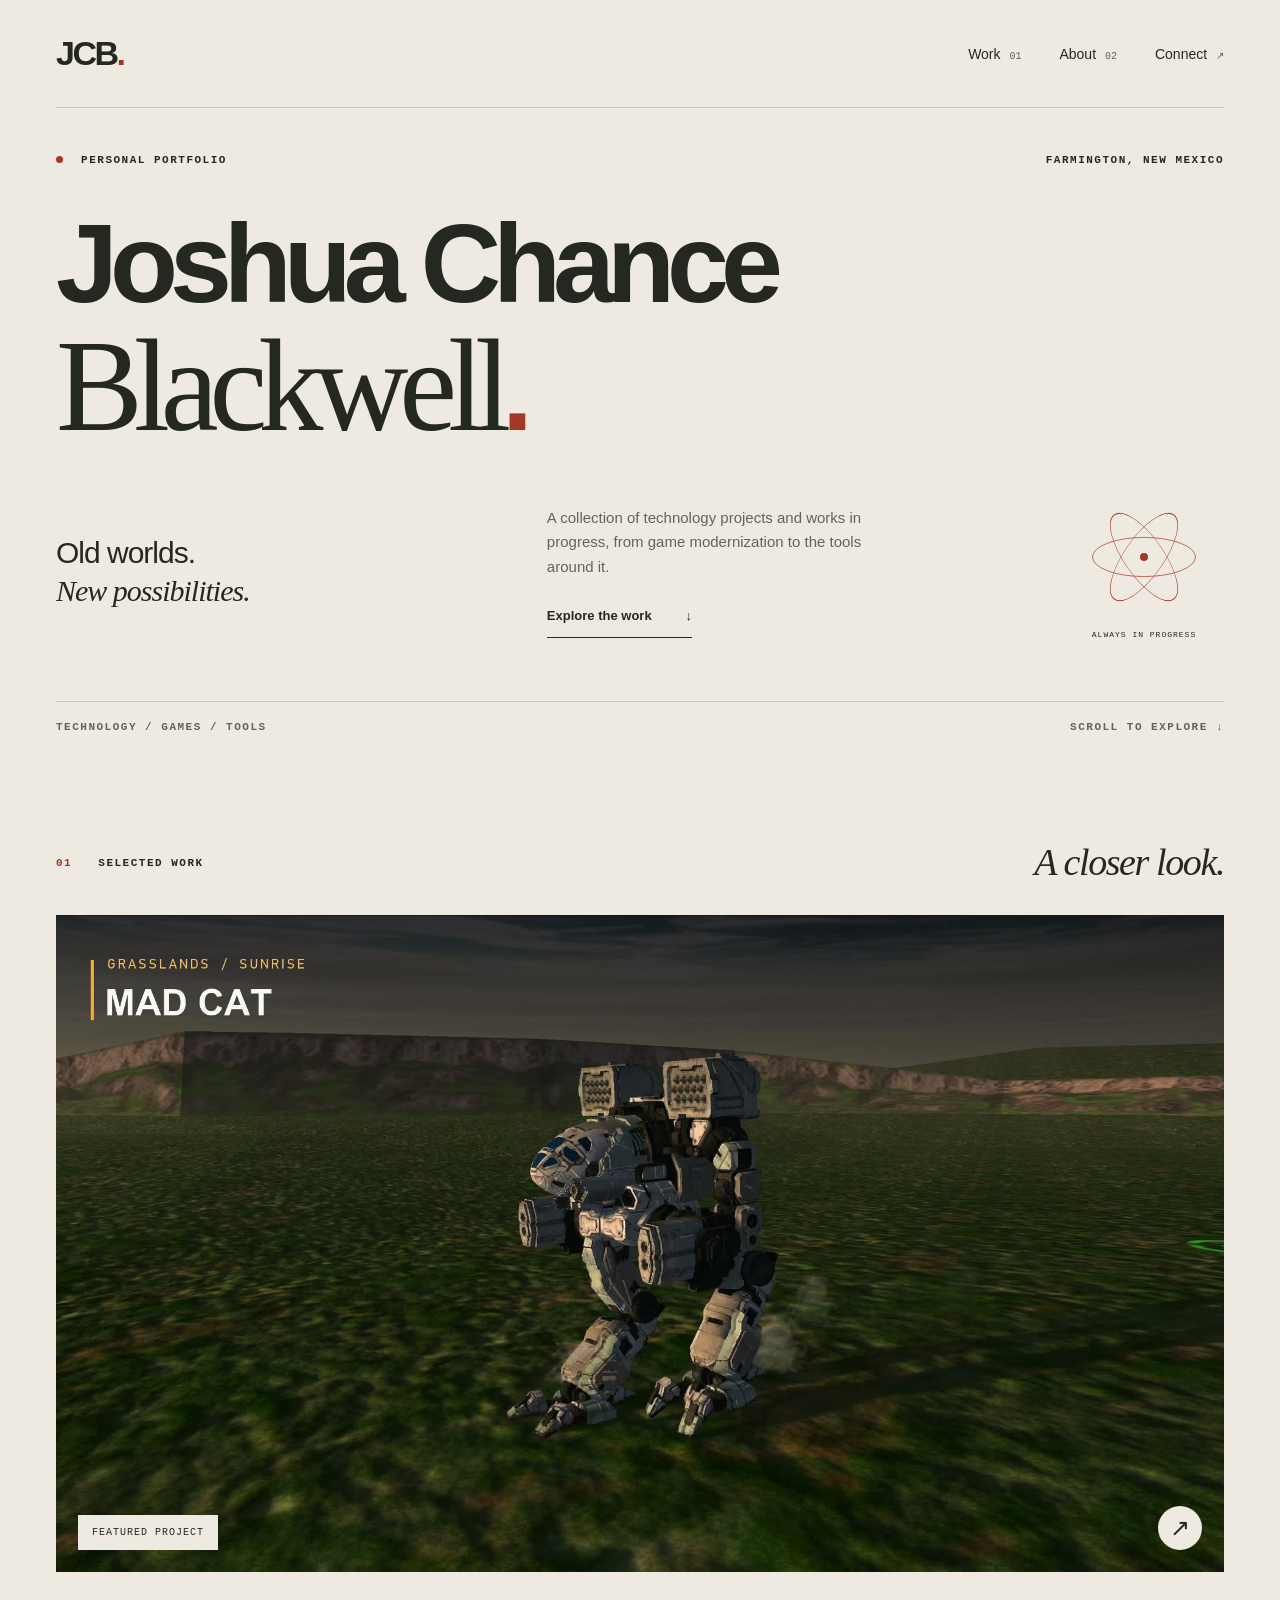
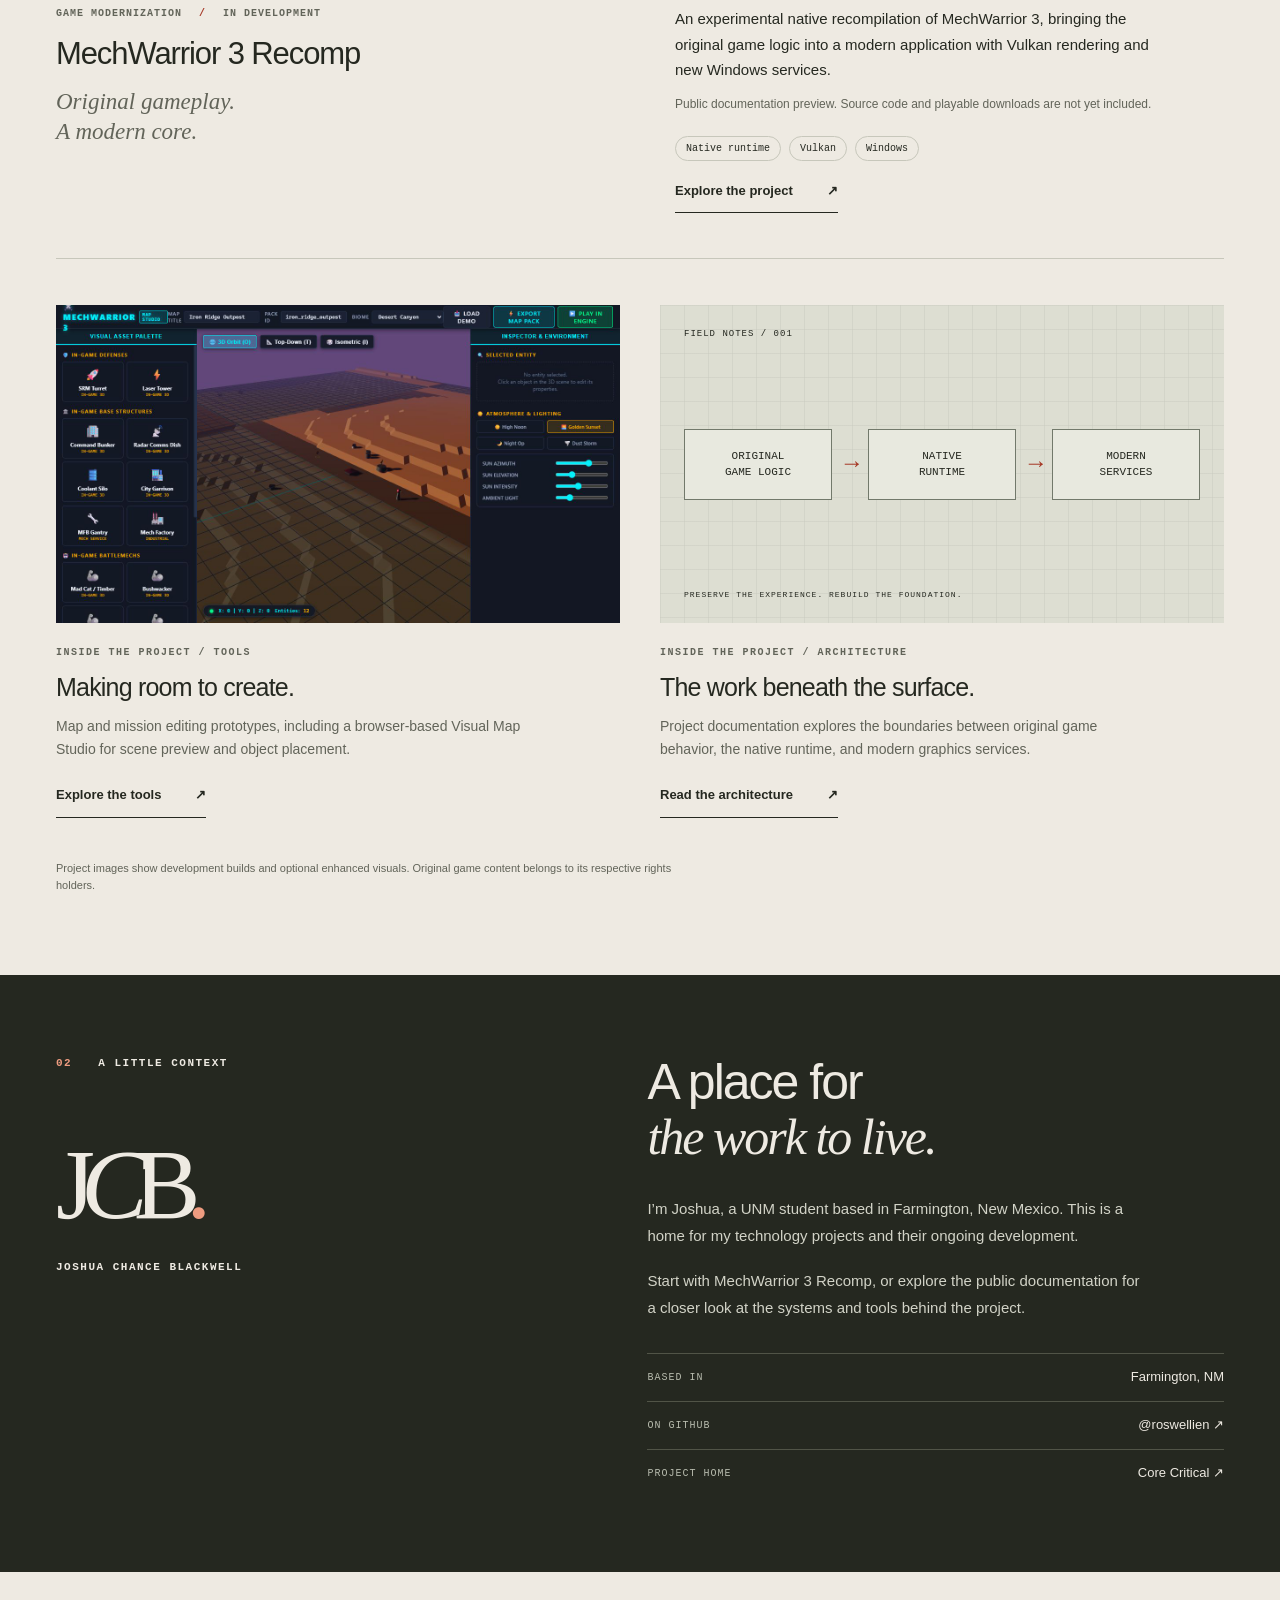
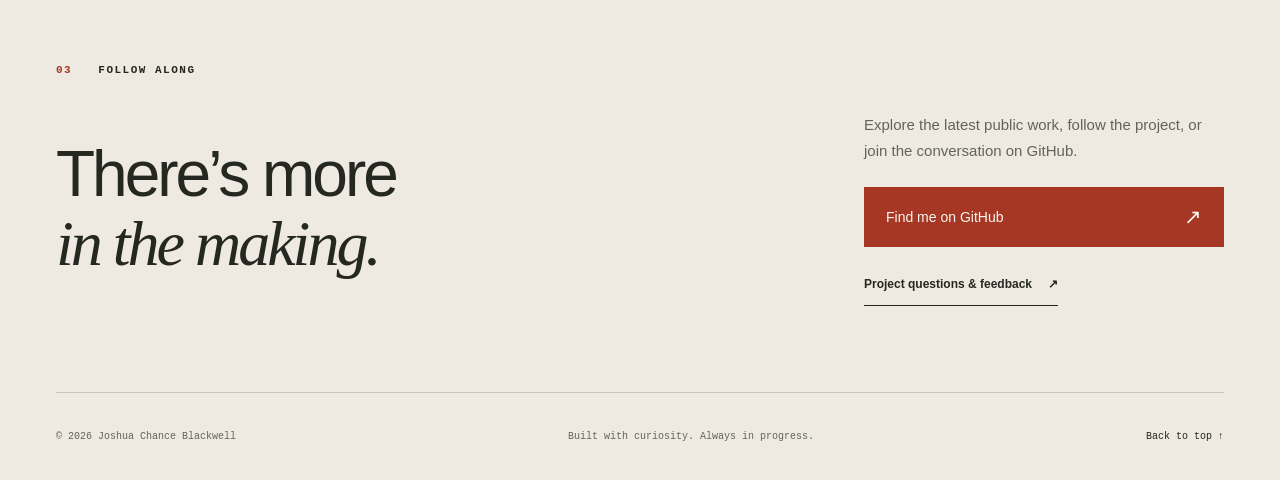
==== index.html @ d803e2bf "Build responsive personal portfolio for GitHub Pages" ====
<!doctype html>
<html lang="en">
<head>
  <meta charset="utf-8">
  <meta name="viewport" content="width=device-width, initial-scale=1">
  <meta name="description" content="Joshua Chance Blackwell — a personal portfolio of technology projects, game modernization, and works in progress.">
  <meta name="theme-color" content="#eeeae2">
  <meta property="og:title" content="Joshua Chance Blackwell — Portfolio">
  <meta property="og:description" content="Technology, game modernization, and the work behind it.">
  <meta property="og:type" content="website">
  <meta property="og:url" content="https://joshuablackwell.me/">
  <link rel="canonical" href="https://joshuablackwell.me/">
  <title>Joshua Chance Blackwell — Portfolio</title>
  <link rel="icon" href="assets/favicon.svg" type="image/svg+xml">
  <link rel="stylesheet" href="styles.css">
</head>
<body id="top">
  <a class="skip-link" href="#main">Skip to content</a>
  <header class="site-header wrap">
    <a class="wordmark" href="#top" aria-label="Joshua Chance Blackwell, back to top">JCB<span class="wordmark-dot">.</span></a>
    <nav aria-label="Main navigation">
      <a href="#work">Work <span>01</span></a>
      <a href="#about">About <span>02</span></a>
      <a href="#connect">Connect <span aria-hidden="true">↗</span></a>
    </nav>
  </header>

  <main id="main">
    <section class="hero wrap" aria-labelledby="hero-title">
      <div class="hero-top"><p class="eyebrow"><span class="status-dot" aria-hidden="true"></span> Personal portfolio</p><p class="eyebrow hero-location">Farmington, New Mexico</p></div>
      <h1 id="hero-title">Joshua Chance<br><span>Blackwell</span><span class="name-period">.</span></h1>
      <div class="hero-bottom">
        <p class="hero-intro">Old worlds.<br><em>New possibilities.</em></p>
        <div class="hero-summary"><p>A collection of technology projects and works in progress, from game modernization to the tools around it.</p><a class="text-link" href="#work">Explore the work <span aria-hidden="true">↓</span></a></div>
        <div class="orbit-mark" aria-hidden="true"><span class="orbit orbit-one"></span><span class="orbit orbit-two"></span><span class="orbit orbit-three"></span><span class="orbit-center"></span><span class="orbit-label">ALWAYS IN PROGRESS</span></div>
      </div>
      <div class="hero-rule"><span class="eyebrow">Technology / Games / Tools</span><span class="eyebrow">Scroll to explore ↓</span></div>
    </section>

    <section class="work-section wrap" id="work" aria-labelledby="work-title">
      <div class="section-heading"><p class="eyebrow"><span class="section-number">01</span> Selected work</p><h2 id="work-title">A closer look.</h2></div>
      <article class="featured-project">
        <a class="project-image" href="https://github.com/roswellien/MW3Recomp" aria-label="Explore MechWarrior 3 Recomp on GitHub"><img src="assets/mw3-grasslands.jpg" alt="Mad Cat mech in a grassland environment from the MechWarrior 3 Recomp development build" width="1920" height="1080" fetchpriority="high"><span class="image-badge">Featured project</span><span class="image-arrow" aria-hidden="true">↗</span></a>
        <div class="project-body"><div><p class="eyebrow project-category">Game modernization <span>/</span> In development</p><h3>MechWarrior 3 Recomp</h3><p class="project-deck">Original gameplay.<br>A modern core.</p></div><div class="project-description"><p>An experimental native recompilation of MechWarrior 3, bringing the original game logic into a modern application with Vulkan rendering and new Windows services.</p><p class="small-note">Public documentation preview. Source code and playable downloads are not yet included.</p><div class="tags" aria-label="Project technologies"><span>Native runtime</span><span>Vulkan</span><span>Windows</span></div><a class="text-link" href="https://github.com/roswellien/MW3Recomp">Explore the project <span aria-hidden="true">↗</span></a></div></div>
      </article>

      <div class="work-details">
        <article class="detail-project">
          <a class="studio-image" href="https://github.com/roswellien/MW3Recomp#mod-tools" aria-label="Read about the MechWarrior 3 Mod Tools"><img src="assets/mod-tools-studio.jpg" alt="Visual Map Studio prototype with a 3D scene, asset palette, and environment inspector" width="1280" height="720" loading="lazy"></a>
          <p class="eyebrow">Inside the project / Tools</p><h3>Making room to create.</h3><p>Map and mission editing prototypes, including a browser-based Visual Map Studio for scene preview and object placement.</p><a class="text-link" href="https://github.com/roswellien/MW3Recomp#mod-tools">Explore the tools <span aria-hidden="true">↗</span></a>
        </article>
        <article class="detail-project notebook">
          <div class="notebook-art" aria-hidden="true"><span class="notebook-index">FIELD NOTES / 001</span><div class="diagram"><span>ORIGINAL<br>GAME LOGIC</span><i>↓</i><span>NATIVE<br>RUNTIME</span><i>↓</i><span>MODERN<br>SERVICES</span></div><span class="notebook-footer">PRESERVE THE EXPERIENCE. REBUILD THE FOUNDATION.</span></div>
          <p class="eyebrow">Inside the project / Architecture</p><h3>The work beneath the surface.</h3><p>Project documentation explores the boundaries between original game behavior, the native runtime, and modern graphics services.</p><a class="text-link" href="https://github.com/roswellien/MW3Recomp/blob/main/docs/architecture.md">Read the architecture <span aria-hidden="true">↗</span></a>
        </article>
      </div>
      <p class="media-note">Project images show development builds and optional enhanced visuals. Original game content belongs to its respective rights holders.</p>
    </section>

    <section class="about-section" id="about" aria-labelledby="about-title"><div class="wrap about-grid">
      <div><p class="eyebrow"><span class="section-number">02</span> A little context</p><div class="monogram" aria-hidden="true">J<span>C</span>B<span class="monogram-dot">.</span></div><p class="eyebrow">Joshua Chance Blackwell</p></div>
      <div class="about-copy"><h2 id="about-title">A place for<br><em>the work to live.</em></h2><p>I’m Joshua, a UNM student based in Farmington, New Mexico. This is a home for my technology projects and their ongoing development.</p><p>Start with MechWarrior 3 Recomp, or explore the public documentation for a closer look at the systems and tools behind the project.</p>
        <!-- EDITABLE BIO: Add an approved professional summary, experience, education details, or a resume link here.  -->
        <dl class="about-facts"><div><dt>Based in</dt><dd>Farmington, NM</dd></div><div><dt>On GitHub</dt><dd><a href="https://github.com/roswellien">@roswellien <span aria-hidden="true">↗</span></a></dd></div><div><dt>Project home</dt><dd><a href="https://corecritical.dev/">Core Critical <span aria-hidden="true">↗</span></a></dd></div></dl>
      </div>
    </div></section>

    <section class="connect-section wrap" id="connect" aria-labelledby="connect-title"><p class="eyebrow"><span class="section-number">03</span> Follow along</p><div class="connect-grid"><h2 id="connect-title">There’s more<br><em>in the making.</em></h2><div><p>Explore the latest public work, follow the project, or join the conversation on GitHub.</p><a class="button" href="https://github.com/roswellien">Find me on GitHub <span aria-hidden="true">↗</span></a><a class="text-link secondary-contact" href="https://github.com/roswellien/MW3Recomp/issues">Project questions &amp; feedback <span aria-hidden="true">↗</span></a><!-- EDITABLE CONTACT: Add a user-approved public email or professional profile here. --></div></div></section>
  </main>

  <footer class="site-footer wrap"><p>© 2026 Joshua Chance Blackwell</p><p class="footer-note">Built with curiosity. Always in progress.</p><a href="#top">Back to top <span aria-hidden="true">↑</span></a></footer>
</body>
</html>
---- styles.css ----
@charset "UTF-8";
:root{--paper:#eeeae2;--ink:#252820;--muted:#626459;--line:#c7c7bb;--accent:#a53724;--white:#f8f6f0;--serif:Georgia,'Times New Roman',serif;--sans:Arial,Helvetica,sans-serif;--mono:'Courier New',monospace}
*{box-sizing:border-box}html{scroll-behavior:smooth;scroll-padding-top:28px}body{margin:0;background:var(--paper);color:var(--ink);font-family:var(--sans);-webkit-font-smoothing:antialiased}a{color:inherit;text-decoration:none}img{display:block;max-width:100%;height:auto}p{margin:0}h1,h2,h3{margin:0;font-weight:500}a:focus-visible{outline:3px solid var(--accent);outline-offset:6px}a:hover{color:var(--accent)}::selection{background:var(--accent);color:var(--white)}.wrap{width:min(1280px,calc(100% - 112px));margin-inline:auto}.skip-link{position:absolute;top:-100px;left:24px;padding:16px;background:var(--ink);color:var(--white);z-index:10}.skip-link:focus{top:16px}.site-header{display:flex;align-items:center;justify-content:space-between;min-height:108px;border-bottom:1px solid var(--line)}.wordmark{font-size:34px;font-weight:800;letter-spacing:-2.5px}.wordmark-dot{color:var(--accent)}nav{display:flex;gap:38px}nav a{font-size:14px;padding:14px 0}nav span{font:10px var(--mono);margin-left:5px;color:var(--muted)}.eyebrow{font:11px/1.5 var(--mono);font-weight:600;letter-spacing:1.5px;text-transform:uppercase}.hero{padding-top:44px}.hero-top{display:flex;justify-content:space-between;align-items:center}.status-dot{display:inline-block;width:7px;height:7px;border-radius:50%;background:var(--accent);margin-right:10px}.hero h1{font-size:clamp(64px,8.7vw,126px);line-height:1.02;letter-spacing:-.072em;margin:38px 0 44px;font-weight:600}.hero h1>span:first-of-type{font-family:var(--serif);font-weight:400;letter-spacing:-.07em;font-size:1.17em}.name-period{color:var(--accent)}.hero-bottom{display:grid;grid-template-columns:1.1fr 1fr .58fr;gap:64px;align-items:center;padding-bottom:54px}.hero-intro{font-size:30px;line-height:1.25;letter-spacing:-1px}.hero-intro em{font-family:var(--serif);font-weight:400}.hero-summary p{font-size:15px;line-height:1.65;max-width:350px;color:var(--muted)}.text-link{display:inline-flex;gap:34px;align-items:center;font-size:13px;line-height:1.5;font-weight:600;padding:12px 0;border-bottom:1px solid var(--ink);transition:color .2s,border-color .2s}.text-link:hover{border-color:var(--accent)}.hero-summary .text-link{margin-top:14px}.orbit-mark{height:150px;position:relative;width:160px;justify-self:end}.orbit{position:absolute;width:104px;height:104px;border:1px solid var(--accent);border-radius:50%;top:8px;left:28px}.orbit-one{transform:rotate(35deg) scaleX(.38)}.orbit-two{transform:rotate(-35deg) scaleX(.38)}.orbit-three{transform:rotate(90deg) scaleX(.38)}.orbit-center{position:absolute;width:8px;height:8px;border-radius:50%;background:var(--accent);top:56px;left:76px}.orbit-label{position:absolute;bottom:8px;left:0;width:100%;text-align:center;font:8px var(--mono);letter-spacing:1px}.hero-rule{display:flex;justify-content:space-between;border-top:1px solid var(--line);padding:17px 0;color:var(--muted)}.work-section{padding-top:89px;padding-bottom:80px}.section-heading{display:flex;justify-content:space-between;align-items:center;margin-bottom:30px}.section-number{color:var(--accent);margin-right:18px}.section-heading h2{font:italic 38px/1.15 var(--serif);letter-spacing:-1.4px}.project-image{display:block;position:relative;background:#252820;overflow:hidden}.project-image img{width:100%;aspect-ratio:16/9;object-fit:cover;transition:transform .5s}.project-image:hover img{transform:scale(1.018)}.image-badge{position:absolute;left:22px;bottom:22px;background:var(--paper);color:var(--ink);font:10px var(--mono);letter-spacing:1px;text-transform:uppercase;padding:12px 14px}.image-arrow{position:absolute;bottom:22px;right:22px;width:44px;height:44px;display:grid;place-items:center;background:var(--paper);color:var(--ink);border-radius:50%;font-size:24px}.project-body{display:grid;grid-template-columns:1fr 1fr;gap:70px;padding:34px 0 45px;border-bottom:1px solid var(--line)}.project-category{color:var(--muted);font-size:10px;letter-spacing:1px}.project-category span{margin:0 10px;color:var(--accent)}.project-body h3{font-size:31px;letter-spacing:-1.1px;margin:15px 0}.project-deck{font:italic 23px/1.3 var(--serif);color:var(--muted)}.project-description>p{font-size:15px;line-height:1.7;max-width:500px}.project-description .small-note{font-size:12px;color:var(--muted);margin-top:12px;line-height:1.6}.tags{display:flex;flex-wrap:wrap;gap:8px;margin:22px 0 8px}.tags span{border:1px solid var(--line);border-radius:30px;padding:6px 10px;font:10px var(--mono)}.work-details{display:grid;grid-template-columns:1fr 1fr;gap:40px;margin-top:46px}.studio-image{display:block;overflow:hidden;background:#24262a}.studio-image img{aspect-ratio:16/9;width:100%;object-fit:cover;transition:transform .5s}.studio-image:hover img{transform:scale(1.025)}.detail-project{min-width:0}.detail-project>.eyebrow{margin-top:22px;color:var(--muted);font-size:10px}.detail-project h3{font-size:25px;letter-spacing:-.8px;margin:13px 0}.detail-project>p:not(.eyebrow){font-size:14px;line-height:1.7;color:var(--muted);max-width:470px}.detail-project .text-link{margin-top:11px}.notebook-art{background:#ddded2;aspect-ratio:16/9;position:relative;display:flex;flex-direction:column;justify-content:space-between;padding:24px;background-image:linear-gradient(#c8cbbf77 1px,transparent 1px),linear-gradient(90deg,#c8cbbf77 1px,transparent 1px);background-size:24px 24px}.notebook-index,.notebook-footer{font:9px var(--mono);letter-spacing:1px}.notebook-footer{font-size:8px}.diagram{display:flex;justify-content:space-between;align-items:center;gap:12px}.diagram span{font:11px/1.5 var(--mono);border:1px solid #72796b;padding:18px 12px;background:#e8e9df;text-align:center;flex:1}.diagram i{transform:rotate(-90deg);font-style:normal;color:var(--accent);font-size:24px}.media-note{font-size:11px;line-height:1.6;color:var(--muted);margin-top:42px;max-width:620px}.about-section{background:var(--ink);color:var(--paper);padding:80px 0 75px}.about-grid{display:grid;grid-template-columns:1fr 1.15fr;gap:90px}.about-section .section-number{color:#ee9c80}.monogram{font:100px/1 var(--serif);letter-spacing:-14px;margin:64px 0 24px}.monogram>span:first-child{font-style:italic}.monogram-dot{color:#ee9c80;letter-spacing:0}.about-copy h2{font-size:50px;letter-spacing:-2px;line-height:1.1;margin-bottom:30px}.about-copy h2 em{font-family:var(--serif);font-weight:400}.about-copy>p{font-size:15px;line-height:1.8;color:#d2d3c7;margin-bottom:18px;max-width:500px}.about-facts{margin:32px 0 0}.about-facts>div{display:flex;justify-content:space-between;gap:20px;padding:15px 0;border-top:1px solid #515447}.about-facts dt{font:10px/1.7 var(--mono);text-transform:uppercase;letter-spacing:1px;color:#b8bcae}.about-facts dd{font-size:13px;margin:0}.about-facts a:hover{color:#ee9c80}.about-facts a:focus-visible{outline-color:#ee9c80}.connect-section{padding-top:90px;padding-bottom:86px}.connect-grid{display:grid;grid-template-columns:1fr 1fr;gap:90px;align-items:center;margin-top:34px}.connect-grid h2{font-size:64px;letter-spacing:-3px;line-height:1.08}.connect-grid h2 em{font-family:var(--serif);font-weight:400}.connect-grid>div{max-width:360px;justify-self:end}.connect-grid p{font-size:15px;line-height:1.7;color:var(--muted);margin-bottom:24px}.button{display:flex;justify-content:space-between;align-items:center;background:var(--accent);color:var(--white);padding:18px 22px;font-size:14px;gap:40px}.button:hover{background:var(--ink);color:var(--white)}.button span{font-size:21px}.secondary-contact{font-size:12px;margin-top:16px;gap:16px}.site-footer{display:flex;gap:24px;justify-content:space-between;align-items:center;padding:26px 0;border-top:1px solid var(--line);font:10px/1.5 var(--mono);color:var(--muted)}.site-footer a{padding:10px 0;color:var(--ink)}
@media(min-width:1600px){.hero h1{font-size:136px}.hero{padding-top:50px}.hero-bottom{padding-bottom:65px}}
@media(max-width:1000px){.wrap{width:calc(100% - 64px)}.hero-bottom{gap:30px;grid-template-columns:1fr 1fr}.orbit-mark{display:none}.hero h1{font-size:10vw}.project-body{gap:35px}.about-grid{gap:45px}.connect-grid{gap:45px}.connect-grid h2{font-size:53px}.diagram{gap:7px}.diagram span{font-size:9px;padding:12px 5px}.notebook-art{padding:16px}.notebook-footer{font-size:7px;letter-spacing:.3px}.footer-note{display:none}}
@media(max-width:640px){.wrap{width:calc(100% - 40px)}.site-header{min-height:82px}.wordmark{font-size:28px}nav{gap:20px}nav a{font-size:12px}nav span{display:none}.hero{padding-top:28px}.hero-location{display:none}.hero h1{font-size:clamp(39px,10vw,64px);letter-spacing:-.067em;line-height:1.12;margin:28px 0 30px}.hero h1>span:first-of-type{font-size:1.31em;letter-spacing:-.065em}.hero-bottom{display:block;padding-bottom:30px}.hero-intro{font-size:26px;margin-bottom:22px}.hero-summary p{max-width:100%;font-size:14px}.hero-summary .text-link{margin-top:12px}.hero-rule .eyebrow{font-size:9px;letter-spacing:.7px}.hero-rule .eyebrow:last-child{display:none}.work-section{padding-top:50px;padding-bottom:48px}.section-heading{align-items:flex-start;gap:20px;margin-bottom:22px}.section-heading h2{font-size:28px}.section-heading>.eyebrow{font-size:9px;margin-top:7px;letter-spacing:1px}.section-number{margin-right:8px}.project-image img{aspect-ratio:16/9;object-position:50%}.image-badge{left:12px;bottom:12px;font-size:8px;padding:9px}.image-arrow{right:12px;bottom:12px;width:34px;height:34px;font-size:20px}.project-body{grid-template-columns:1fr;gap:23px;padding-top:24px;padding-bottom:32px}.project-body h3{font-size:27px;margin-top:12px}.project-deck{font-size:21px}.project-deck br{display:none}.project-description>p{font-size:14px}.work-details{grid-template-columns:1fr;gap:36px;margin-top:32px}.detail-project h3{font-size:24px}.notebook-art{padding:22px}.diagram{gap:6px}.diagram i{font-size:17px}.diagram span{min-width:0;font-size:clamp(8px,2.6vw,11px);padding:15px 5px}.notebook-footer{font-size:7px}.media-note{margin-top:30px}.about-section{padding:42px 0}.about-grid{grid-template-columns:1fr;gap:30px}.monogram{display:none}.about-grid>div:first-child>.eyebrow:last-child{display:none}.about-copy h2{font-size:42px;margin-bottom:24px}.about-copy>p{font-size:14px}.connect-section{padding-top:46px;padding-bottom:48px}.connect-grid{grid-template-columns:1fr;gap:28px;margin-top:24px}.connect-grid h2{font-size:48px;letter-spacing:-2px}.connect-grid>div{max-width:none;justify-self:stretch}.site-footer{font-size:9px;gap:14px;padding:18px 0}.text-link{min-height:44px}.about-facts a{display:inline-block;padding:4px 0}}
@media(prefers-reduced-motion:reduce){html{scroll-behavior:auto}*,*::before,*::after{transition:none!important}}
@media print{body{background:#fff;color:#000}.wrap{width:100%}.site-header nav,.orbit-mark,.image-arrow,.skip-link{display:none}.hero{padding-top:20px}.hero h1{font-size:60px}.work-section,.connect-section{padding:25px 0}.about-section{background:#fff;color:#000;padding:25px 0}.about-copy>p,.about-facts dt{color:#333}.project-body,.work-details,.about-grid,.connect-grid{gap:25px}.project-image img{max-height:280px;object-fit:cover}a{color:#000}.button{background:none;color:#000;border:1px solid #000}.detail-project,.about-section{break-inside:avoid}}
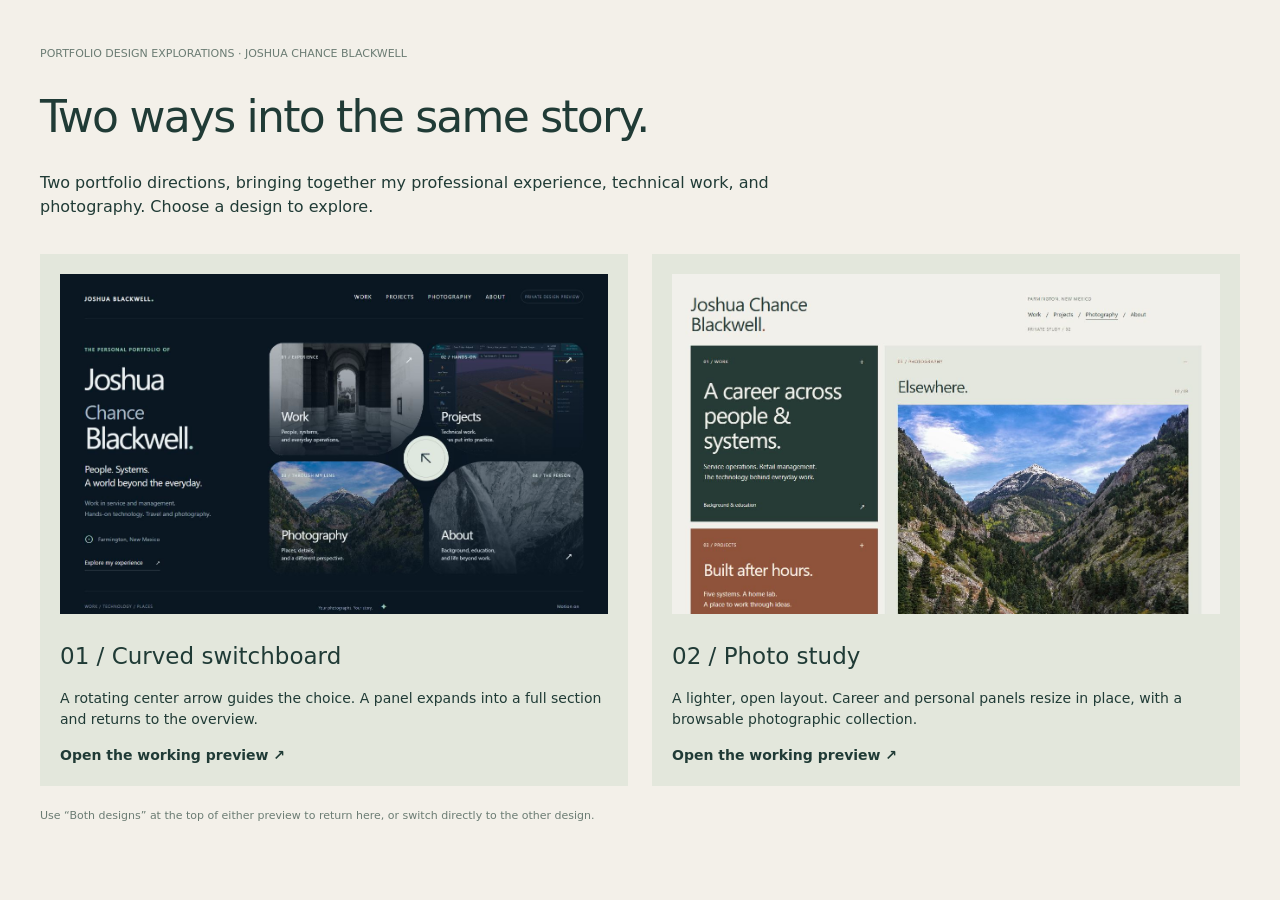
==== commit d8a8455f: "Publish both portfolio concepts with comparison navigation" ====
--- a/index.html
+++ b/index.html
@@ -1,73 +1 @@
-<!doctype html>
-<html lang="en">
-<head>
-  <meta charset="utf-8">
-  <meta name="viewport" content="width=device-width, initial-scale=1">
-  <meta name="description" content="Joshua Chance Blackwell — a personal portfolio of technology projects, game modernization, and works in progress.">
-  <meta name="theme-color" content="#eeeae2">
-  <meta property="og:title" content="Joshua Chance Blackwell — Portfolio">
-  <meta property="og:description" content="Technology, game modernization, and the work behind it.">
-  <meta property="og:type" content="website">
-  <meta property="og:url" content="https://joshuablackwell.me/">
-  <link rel="canonical" href="https://joshuablackwell.me/">
-  <title>Joshua Chance Blackwell — Portfolio</title>
-  <link rel="icon" href="assets/favicon.svg" type="image/svg+xml">
-  <link rel="stylesheet" href="styles.css">
-</head>
-<body id="top">
-  <a class="skip-link" href="#main">Skip to content</a>
-  <header class="site-header wrap">
-    <a class="wordmark" href="#top" aria-label="Joshua Chance Blackwell, back to top">JCB<span class="wordmark-dot">.</span></a>
-    <nav aria-label="Main navigation">
-      <a href="#work">Work <span>01</span></a>
-      <a href="#about">About <span>02</span></a>
-      <a href="#connect">Connect <span aria-hidden="true">↗</span></a>
-    </nav>
-  </header>
-
-  <main id="main">
-    <section class="hero wrap" aria-labelledby="hero-title">
-      <div class="hero-top"><p class="eyebrow"><span class="status-dot" aria-hidden="true"></span> Personal portfolio</p><p class="eyebrow hero-location">Farmington, New Mexico</p></div>
-      <h1 id="hero-title">Joshua Chance<br><span>Blackwell</span><span class="name-period">.</span></h1>
-      <div class="hero-bottom">
-        <p class="hero-intro">Old worlds.<br><em>New possibilities.</em></p>
-        <div class="hero-summary"><p>A collection of technology projects and works in progress, from game modernization to the tools around it.</p><a class="text-link" href="#work">Explore the work <span aria-hidden="true">↓</span></a></div>
-        <div class="orbit-mark" aria-hidden="true"><span class="orbit orbit-one"></span><span class="orbit orbit-two"></span><span class="orbit orbit-three"></span><span class="orbit-center"></span><span class="orbit-label">ALWAYS IN PROGRESS</span></div>
-      </div>
-      <div class="hero-rule"><span class="eyebrow">Technology / Games / Tools</span><span class="eyebrow">Scroll to explore ↓</span></div>
-    </section>
-
-    <section class="work-section wrap" id="work" aria-labelledby="work-title">
-      <div class="section-heading"><p class="eyebrow"><span class="section-number">01</span> Selected work</p><h2 id="work-title">A closer look.</h2></div>
-      <article class="featured-project">
-        <a class="project-image" href="https://github.com/roswellien/MW3Recomp" aria-label="Explore MechWarrior 3 Recomp on GitHub"><img src="assets/mw3-grasslands.jpg" alt="Mad Cat mech in a grassland environment from the MechWarrior 3 Recomp development build" width="1920" height="1080" fetchpriority="high"><span class="image-badge">Featured project</span><span class="image-arrow" aria-hidden="true">↗</span></a>
-        <div class="project-body"><div><p class="eyebrow project-category">Game modernization <span>/</span> In development</p><h3>MechWarrior 3 Recomp</h3><p class="project-deck">Original gameplay.<br>A modern core.</p></div><div class="project-description"><p>An experimental native recompilation of MechWarrior 3, bringing the original game logic into a modern application with Vulkan rendering and new Windows services.</p><p class="small-note">Public documentation preview. Source code and playable downloads are not yet included.</p><div class="tags" aria-label="Project technologies"><span>Native runtime</span><span>Vulkan</span><span>Windows</span></div><a class="text-link" href="https://github.com/roswellien/MW3Recomp">Explore the project <span aria-hidden="true">↗</span></a></div></div>
-      </article>
-
-      <div class="work-details">
-        <article class="detail-project">
-          <a class="studio-image" href="https://github.com/roswellien/MW3Recomp#mod-tools" aria-label="Read about the MechWarrior 3 Mod Tools"><img src="assets/mod-tools-studio.jpg" alt="Visual Map Studio prototype with a 3D scene, asset palette, and environment inspector" width="1280" height="720" loading="lazy"></a>
-          <p class="eyebrow">Inside the project / Tools</p><h3>Making room to create.</h3><p>Map and mission editing prototypes, including a browser-based Visual Map Studio for scene preview and object placement.</p><a class="text-link" href="https://github.com/roswellien/MW3Recomp#mod-tools">Explore the tools <span aria-hidden="true">↗</span></a>
-        </article>
-        <article class="detail-project notebook">
-          <div class="notebook-art" aria-hidden="true"><span class="notebook-index">FIELD NOTES / 001</span><div class="diagram"><span>ORIGINAL<br>GAME LOGIC</span><i>↓</i><span>NATIVE<br>RUNTIME</span><i>↓</i><span>MODERN<br>SERVICES</span></div><span class="notebook-footer">PRESERVE THE EXPERIENCE. REBUILD THE FOUNDATION.</span></div>
-          <p class="eyebrow">Inside the project / Architecture</p><h3>The work beneath the surface.</h3><p>Project documentation explores the boundaries between original game behavior, the native runtime, and modern graphics services.</p><a class="text-link" href="https://github.com/roswellien/MW3Recomp/blob/main/docs/architecture.md">Read the architecture <span aria-hidden="true">↗</span></a>
-        </article>
-      </div>
-      <p class="media-note">Project images show development builds and optional enhanced visuals. Original game content belongs to its respective rights holders.</p>
-    </section>
-
-    <section class="about-section" id="about" aria-labelledby="about-title"><div class="wrap about-grid">
-      <div><p class="eyebrow"><span class="section-number">02</span> A little context</p><div class="monogram" aria-hidden="true">J<span>C</span>B<span class="monogram-dot">.</span></div><p class="eyebrow">Joshua Chance Blackwell</p></div>
-      <div class="about-copy"><h2 id="about-title">A place for<br><em>the work to live.</em></h2><p>I’m Joshua, a UNM student based in Farmington, New Mexico. This is a home for my technology projects and their ongoing development.</p><p>Start with MechWarrior 3 Recomp, or explore the public documentation for a closer look at the systems and tools behind the project.</p>
-        <!-- EDITABLE BIO: Add an approved professional summary, experience, education details, or a resume link here.  -->
-        <dl class="about-facts"><div><dt>Based in</dt><dd>Farmington, NM</dd></div><div><dt>On GitHub</dt><dd><a href="https://github.com/roswellien">@roswellien <span aria-hidden="true">↗</span></a></dd></div><div><dt>Project home</dt><dd><a href="https://corecritical.dev/">Core Critical <span aria-hidden="true">↗</span></a></dd></div></dl>
-      </div>
-    </div></section>
-
-    <section class="connect-section wrap" id="connect" aria-labelledby="connect-title"><p class="eyebrow"><span class="section-number">03</span> Follow along</p><div class="connect-grid"><h2 id="connect-title">There’s more<br><em>in the making.</em></h2><div><p>Explore the latest public work, follow the project, or join the conversation on GitHub.</p><a class="button" href="https://github.com/roswellien">Find me on GitHub <span aria-hidden="true">↗</span></a><a class="text-link secondary-contact" href="https://github.com/roswellien/MW3Recomp/issues">Project questions &amp; feedback <span aria-hidden="true">↗</span></a><!-- EDITABLE CONTACT: Add a user-approved public email or professional profile here. --></div></div></section>
-  </main>
-
-  <footer class="site-footer wrap"><p>© 2026 Joshua Chance Blackwell</p><p class="footer-note">Built with curiosity. Always in progress.</p><a href="#top">Back to top <span aria-hidden="true">↑</span></a></footer>
-</body>
-</html>
+<!doctype html><html lang="en"><head><meta charset="utf-8"><meta name="viewport" content="width=device-width,initial-scale=1"><title>Joshua Blackwell — Portfolio design explorations</title><style>*{box-sizing:border-box}body{margin:0;padding:40px;background:#f3f0e9;color:#203b36;font:16px/1.5 system-ui}main{max-width:1200px;margin:auto}h1{font-weight:500;letter-spacing:-.04em;font-size:44px;line-height:1.1}p{max-width:750px}.choices{display:grid;grid-template-columns:1fr 1fr;gap:24px;margin-top:35px}a{display:block;color:inherit;background:#e3e7dc;text-decoration:none;padding:20px}a:focus-visible{outline:3px solid #994e34;outline-offset:4px}img{width:100%;height:340px;object-fit:cover;object-position:top}h2{font-size:23px;font-weight:500;margin:18px 0 10px}small{color:#6b7c73;font-size:11px}a p{font-size:14px}strong{display:block;margin-top:15px;font-size:14px}@media(max-width:700px){body{padding:24px}h1{font-size:34px}.choices{grid-template-columns:1fr}img{height:300px}}</style></head><body><main><small>PORTFOLIO DESIGN EXPLORATIONS · JOSHUA CHANCE BLACKWELL</small><h1>Two ways into the same story.</h1><p>Two portfolio directions, bringing together my professional experience, technical work, and photography. Choose a design to explore.</p><div class="choices"><a href="curved/"><img src="curved-preview.jpg" alt="Navy curved switchboard with four photographic panels"><h2>01 / Curved switchboard</h2><p>A rotating center arrow guides the choice. A panel expands into a full section and returns to the overview.</p><strong>Open the working preview ↗</strong></a><a href="photo/"><img src="photo-preview.jpg" alt="Green and rust personal portfolio with a large Colorado photograph"><h2>02 / Photo study</h2><p>A lighter, open layout. Career and personal panels resize in place, with a browsable photographic collection.</p><strong>Open the working preview ↗</strong></a></div><p><small>Use “Both designs” at the top of either preview to return here, or switch directly to the other design.</small></p></main></body></html>
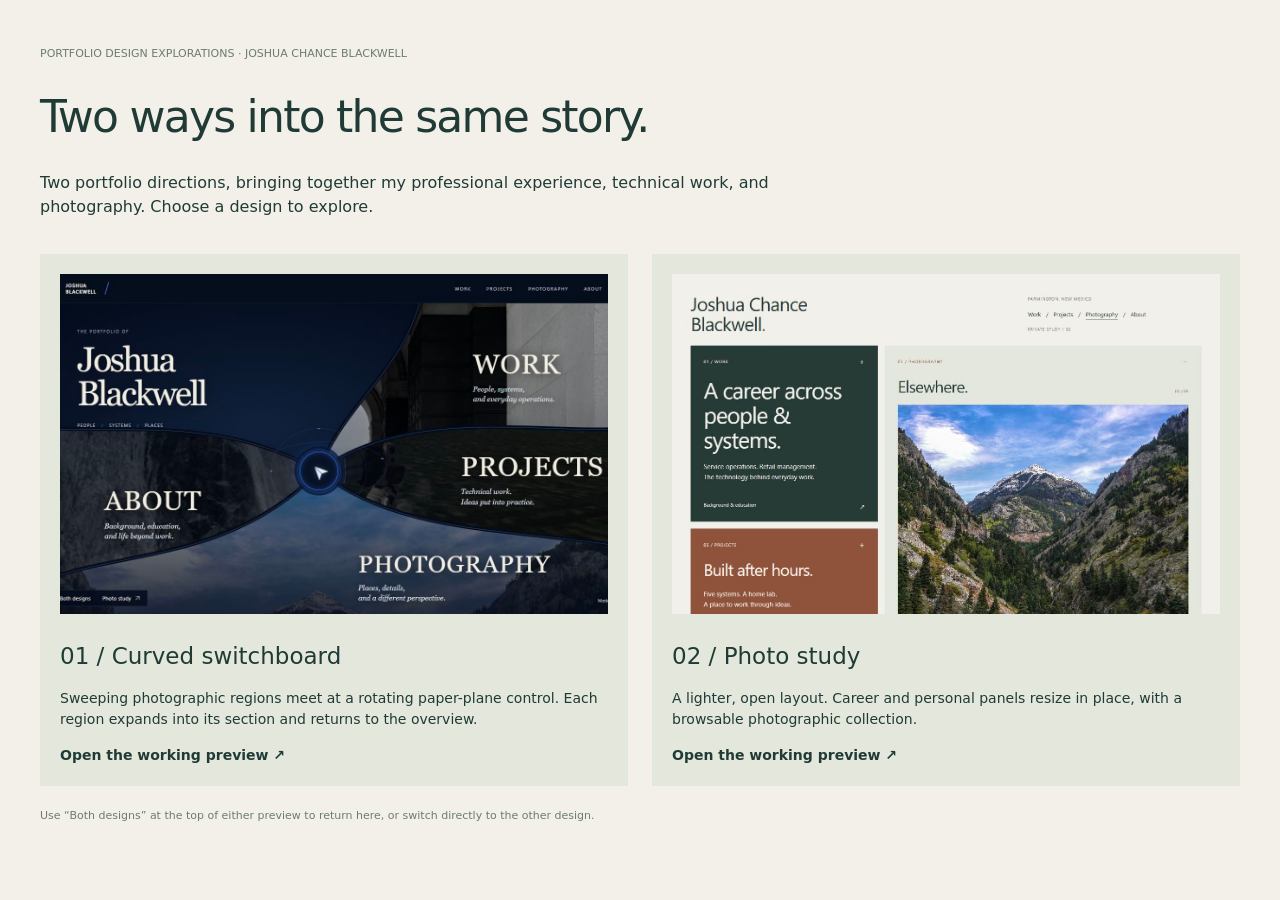
==== commit 06683534: "Rebuild switchboard as sweeping photographic regions" ====
--- a/index.html
+++ b/index.html
@@ -1 +1 @@
-<!doctype html><html lang="en"><head><meta charset="utf-8"><meta name="viewport" content="width=device-width,initial-scale=1"><title>Joshua Blackwell — Portfolio design explorations</title><style>*{box-sizing:border-box}body{margin:0;padding:40px;background:#f3f0e9;color:#203b36;font:16px/1.5 system-ui}main{max-width:1200px;margin:auto}h1{font-weight:500;letter-spacing:-.04em;font-size:44px;line-height:1.1}p{max-width:750px}.choices{display:grid;grid-template-columns:1fr 1fr;gap:24px;margin-top:35px}a{display:block;color:inherit;background:#e3e7dc;text-decoration:none;padding:20px}a:focus-visible{outline:3px solid #994e34;outline-offset:4px}img{width:100%;height:340px;object-fit:cover;object-position:top}h2{font-size:23px;font-weight:500;margin:18px 0 10px}small{color:#6b7c73;font-size:11px}a p{font-size:14px}strong{display:block;margin-top:15px;font-size:14px}@media(max-width:700px){body{padding:24px}h1{font-size:34px}.choices{grid-template-columns:1fr}img{height:300px}}</style></head><body><main><small>PORTFOLIO DESIGN EXPLORATIONS · JOSHUA CHANCE BLACKWELL</small><h1>Two ways into the same story.</h1><p>Two portfolio directions, bringing together my professional experience, technical work, and photography. Choose a design to explore.</p><div class="choices"><a href="curved/"><img src="curved-preview.jpg" alt="Navy curved switchboard with four photographic panels"><h2>01 / Curved switchboard</h2><p>A rotating center arrow guides the choice. A panel expands into a full section and returns to the overview.</p><strong>Open the working preview ↗</strong></a><a href="photo/"><img src="photo-preview.jpg" alt="Green and rust personal portfolio with a large Colorado photograph"><h2>02 / Photo study</h2><p>A lighter, open layout. Career and personal panels resize in place, with a browsable photographic collection.</p><strong>Open the working preview ↗</strong></a></div><p><small>Use “Both designs” at the top of either preview to return here, or switch directly to the other design.</small></p></main></body></html>+<!doctype html><html lang="en"><head><meta charset="utf-8"><meta name="viewport" content="width=device-width,initial-scale=1"><title>Joshua Blackwell — Portfolio design explorations</title><style>*{box-sizing:border-box}body{margin:0;padding:40px;background:#f3f0e9;color:#203b36;font:16px/1.5 system-ui}main{max-width:1200px;margin:auto}h1{font-weight:500;letter-spacing:-.04em;font-size:44px;line-height:1.1}p{max-width:750px}.choices{display:grid;grid-template-columns:1fr 1fr;gap:24px;margin-top:35px}a{display:block;color:inherit;background:#e3e7dc;text-decoration:none;padding:20px}a:focus-visible{outline:3px solid #994e34;outline-offset:4px}img{width:100%;height:340px;object-fit:cover;object-position:top}h2{font-size:23px;font-weight:500;margin:18px 0 10px}small{color:#6b7c73;font-size:11px}a p{font-size:14px}strong{display:block;margin-top:15px;font-size:14px}@media(max-width:700px){body{padding:24px}h1{font-size:34px}.choices{grid-template-columns:1fr}img{height:300px}}</style></head><body><main><small>PORTFOLIO DESIGN EXPLORATIONS · JOSHUA CHANCE BLACKWELL</small><h1>Two ways into the same story.</h1><p>Two portfolio directions, bringing together my professional experience, technical work, and photography. Choose a design to explore.</p><div class="choices"><a href="curved/"><img src="curved-preview.jpg" alt="Navy switchboard with sweeping photographic regions"><h2>01 / Curved switchboard</h2><p>Sweeping photographic regions meet at a rotating paper-plane control. Each region expands into its section and returns to the overview.</p><strong>Open the working preview ↗</strong></a><a href="photo/"><img src="photo-preview.jpg" alt="Green and rust personal portfolio with a large Colorado photograph"><h2>02 / Photo study</h2><p>A lighter, open layout. Career and personal panels resize in place, with a browsable photographic collection.</p><strong>Open the working preview ↗</strong></a></div><p><small>Use “Both designs” at the top of either preview to return here, or switch directly to the other design.</small></p></main></body></html>
